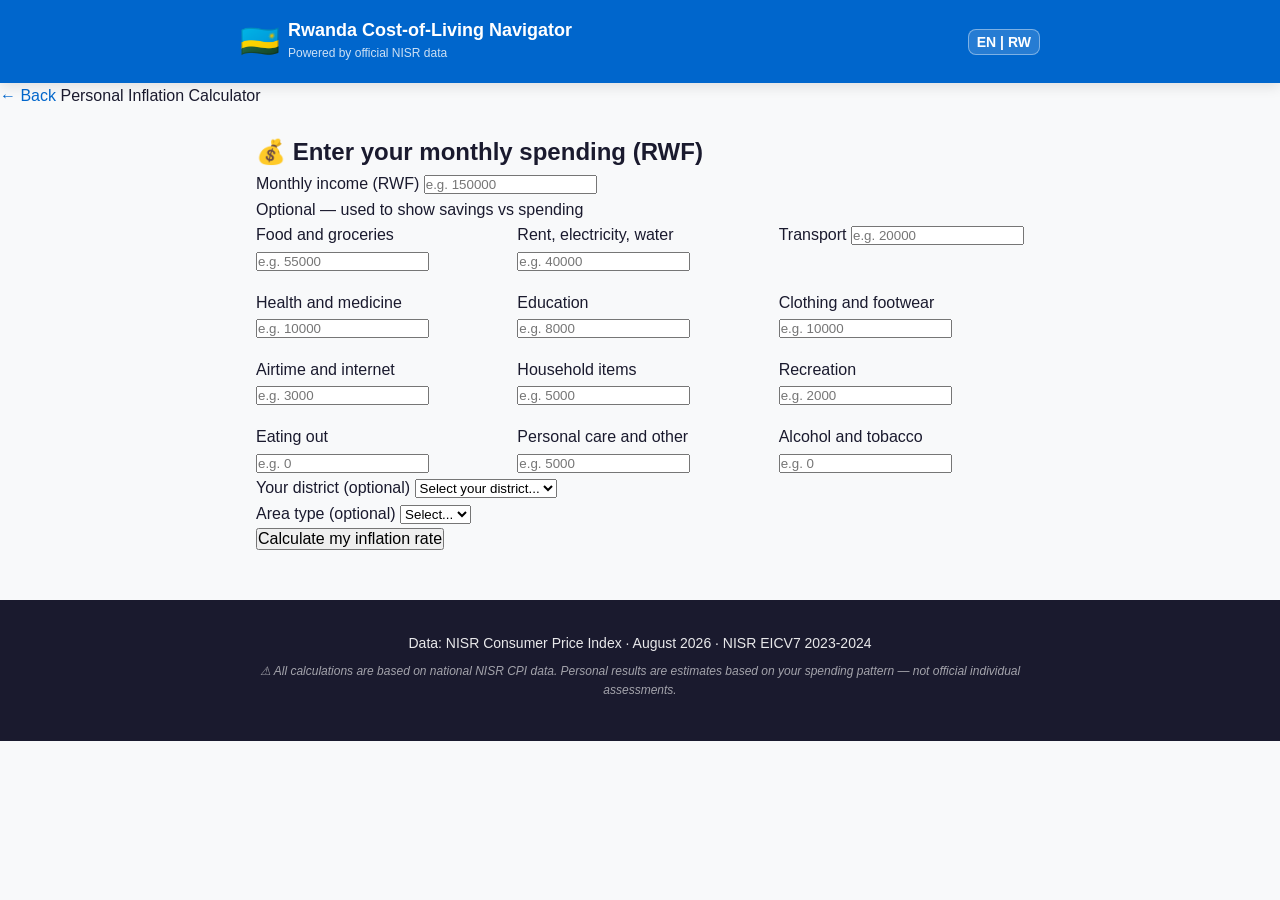
==== frontend/personal.html @ 239c3476 "Add Personal tier calculator page" ====
<!DOCTYPE html>
<html lang="en">
<head>
  <!--
    ============================================================
    personal.html — Tier 1: Personal Inflation Calculator
    Rwanda Cost-of-Living Navigator
    ============================================================
    This is the most important page of the platform.
    A user enters their monthly spending and gets back:
    - Their personal inflation rate
    - Their biggest pressure category
    - What changed this month
    - Practical budgeting tips
    - Profile comparison
    - Short-term forecast
    - AI personalized advice
    - WhatsApp share button
    ============================================================
  -->
  <meta charset="UTF-8" />
  <meta name="viewport" content="width=device-width, initial-scale=1.0"/>
  <title>Personal Calculator — Rwanda CLNP</title>
  <link rel="stylesheet" href="css/style.css" />
</head>

<body>

  <!-- ── Header ── -->
  <header class="site-header">
    <div class="header-inner">
      <div class="brand">
        <span class="brand-flag">🇷🇼</span>
        <div class="brand-text">
          <h1 class="brand-name" id="brand-name">
            Rwanda Cost-of-Living Navigator
          </h1>
          <p class="brand-tagline" id="brand-tagline">
            Powered by official NISR data
          </p>
        </div>
      </div>
      <button class="lang-toggle" id="lang-toggle"
              onclick="toggleLanguage()">
        <span id="lang-label">EN | RW</span>
      </button>
    </div>
  </header>

  <!-- ── Page navigation ── -->
  <nav class="page-nav">
    <div class="page-nav-inner">
      <a href="index.html" class="back-link">← Back</a>
      <span class="page-title" id="personal-title">
        Personal Inflation Calculator
      </span>
    </div>
  </nav>

  <!-- ── Main content ── -->
  <main style="max-width:800px; margin:0 auto;
               padding:1.5rem 1rem 3rem;">


    <!-- ============================================================
         SECTION 1 — SPENDING INPUT FORM
         ============================================================ -->
    <div class="card">
      <h2 class="card-title">
        💰 <span id="spending-title">
          Enter your monthly spending (RWF)
        </span>
      </h2>

      <form id="spending-form" onsubmit="return false;">

        <!-- Income -->
        <div class="form-group">
          <label class="form-label" for="monthly_income"
                 id="income-label">
            Monthly income (RWF)
          </label>
          <input class="form-input" type="number"
                 id="monthly_income" name="monthly_income"
                 placeholder="e.g. 150000" min="0" />
          <p class="form-hint">
            Optional — used to show savings vs spending
          </p>
        </div>

        <!-- Spending grid — 2 columns on desktop -->
        <div style="display:grid;
                    grid-template-columns:repeat(auto-fit,
                    minmax(240px,1fr)); gap:1rem;">

          <div class="form-group">
            <label class="form-label" for="food"
                   id="food-label">Food and groceries</label>
            <input class="form-input" type="number"
                   id="food" placeholder="e.g. 55000" min="0"/>
          </div>

          <div class="form-group">
            <label class="form-label" for="housing"
                   id="housing-label">
              Rent, electricity, water
            </label>
            <input class="form-input" type="number"
                   id="housing" placeholder="e.g. 40000" min="0"/>
          </div>

          <div class="form-group">
            <label class="form-label" for="transport"
                   id="transport-label">Transport</label>
            <input class="form-input" type="number"
                   id="transport" placeholder="e.g. 20000" min="0"/>
          </div>

          <div class="form-group">
            <label class="form-label" for="health"
                   id="health-label">Health and medicine</label>
            <input class="form-input" type="number"
                   id="health" placeholder="e.g. 10000" min="0"/>
          </div>

          <div class="form-group">
            <label class="form-label" for="education"
                   id="education-label">Education</label>
            <input class="form-input" type="number"
                   id="education" placeholder="e.g. 8000" min="0"/>
          </div>

          <div class="form-group">
            <label class="form-label" for="clothing"
                   id="clothing-label">
              Clothing and footwear
            </label>
            <input class="form-input" type="number"
                   id="clothing" placeholder="e.g. 10000" min="0"/>
          </div>

          <div class="form-group">
            <label class="form-label" for="communication"
                   id="communication-label">
              Airtime and internet
            </label>
            <input class="form-input" type="number"
                   id="communication" placeholder="e.g. 3000" min="0"/>
          </div>

          <div class="form-group">
            <label class="form-label" for="furnishing"
                   id="furnishing-label">Household items</label>
            <input class="form-input" type="number"
                   id="furnishing" placeholder="e.g. 5000" min="0"/>
          </div>

          <div class="form-group">
            <label class="form-label" for="recreation"
                   id="recreation-label">Recreation</label>
            <input class="form-input" type="number"
                   id="recreation" placeholder="e.g. 2000" min="0"/>
          </div>

          <div class="form-group">
            <label class="form-label" for="restaurants"
                   id="restaurants-label">Eating out</label>
            <input class="form-input" type="number"
                   id="restaurants" placeholder="e.g. 0" min="0"/>
          </div>

          <div class="form-group">
            <label class="form-label" for="miscellaneous"
                   id="misc-label">
              Personal care and other
            </label>
            <input class="form-input" type="number"
                   id="miscellaneous" placeholder="e.g. 5000" min="0"/>
          </div>

          <div class="form-group">
            <label class="form-label" for="alcohol_tobacco"
                   id="alcohol-label">
              Alcohol and tobacco
            </label>
            <input class="form-input" type="number"
                   id="alcohol_tobacco" placeholder="e.g. 0" min="0"/>
          </div>

        </div>

        <!-- District selector -->
        <div class="form-group">
          <label class="form-label" for="district">
            Your district (optional)
          </label>
          <select class="form-input" id="district">
            <option value="">Select your district...</option>
            <option>Bugesera</option><option>Burera</option>
            <option>Gakenke</option><option>Gasabo</option>
            <option>Gatsibo</option><option>Gicumbi</option>
            <option>Gisagara</option><option>Huye</option>
            <option>Kamonyi</option><option>Karongi</option>
            <option>Kayonza</option><option>Kicukiro</option>
            <option>Kirehe</option><option>Muhanga</option>
            <option>Musanze</option><option>Ngoma</option>
            <option>Ngororero</option><option>Nyabihu</option>
            <option>Nyagatare</option><option>Nyamagabe</option>
            <option>Nyamasheke</option><option>Nyanza</option>
            <option>Nyarugenge</option><option>Nyaruguru</option>
            <option>Rubavu</option><option>Ruhango</option>
            <option>Rulindo</option><option>Rusizi</option>
            <option>Rutsiro</option><option>Rwamagana</option>
          </select>
        </div>

        <!-- Area type -->
        <div class="form-group">
          <label class="form-label" for="area_type">
            Area type (optional)
          </label>
          <select class="form-input" id="area_type">
            <option value="">Select...</option>
            <option value="Urban">Urban</option>
            <option value="Rural">Rural</option>
          </select>
        </div>

        <!-- Error message area -->
        <div id="form-error" style="display:none;"
             class="error-msg"></div>

        <!-- Calculate button -->
        <button class="btn btn-primary" id="calculate-btn"
                onclick="calculateInflation()">
          Calculate my inflation rate
        </button>

      </form>
    </div>


    <!-- ============================================================
         SECTION 2 — RESULTS (hidden until calculated)
         ============================================================ -->
    <div id="results-section" style="display:none;">


      <!-- ── Headline result ── -->
      <div class="card" id="headline-result">
        <!-- filled by JavaScript -->
      </div>


      <!-- ── Biggest pressure spotlight ── -->
      <div class="card" id="pressure-spotlight">
        <!-- filled by JavaScript -->
      </div>


      <!-- ── Category breakdown ── -->
      <div class="card">
        <h3 class="card-title">
          📊 What is driving your inflation
        </h3>
        <div id="category-breakdown">
          <!-- filled by JavaScript -->
        </div>
      </div>


      <!-- ── What changed this month ── -->
      <div class="card">
        <h3 class="card-title" id="what-changed">
          What changed this month?
        </h3>
        <div id="what-changed-content">
          <!-- filled by JavaScript -->
        </div>
      </div>


      <!-- ── Profile comparison ── -->
      <div class="card">
        <h3 class="card-title" id="compare-title">
          How you compare
        </h3>
        <div id="profile-comparison">
          <!-- filled by JavaScript -->
        </div>
      </div>


      <!-- ── Budgeting tips ── -->
      <div class="card">
        <h3 class="card-title" id="tips-title">
          Practical tips for your situation
        </h3>
        <div id="budgeting-tips">
          <!-- filled by JavaScript -->
        </div>
      </div>


      <!-- ── Forecast ── -->
      <div class="card">
        <h3 class="card-title" id="forecast-title">
          What to expect next month
        </h3>
        <div id="forecast-content">
          <!-- filled by JavaScript -->
        </div>
        <div class="estimate-note" id="estimate-note">
          ⚠ Model estimate — not a confirmed local price
        </div>
      </div>


      <!-- ── AI Advice — Level 1 ── -->
      <div class="card">
        <h3 class="card-title">🤖 AI Personalized Advice</h3>
        <p style="font-size:0.875rem; color:#6B7280;
                  margin-bottom:1rem;">
          Get advice written specifically for your situation
          — in English or Kinyarwanda.
        </p>
        <button class="btn btn-ai" id="ai-btn"
                onclick="getAIAdvice()">
          🤖 Get personalized AI advice
        </button>
        <div id="ai-advice-content" style="margin-top:1rem;">
          <!-- filled by JavaScript after button click -->
        </div>
      </div>


      <!-- ── Ask a question — Level 2 ── -->
      <div class="card">
        <h3 class="card-title">💬 Ask a Question</h3>
        <div class="form-group">
          <input class="form-input" type="text"
                 id="user-question"
                 placeholder="e.g. Why is my inflation higher than average?" />
        </div>
        <button class="btn btn-secondary" id="question-btn"
                onclick="askQuestion()">
          💬 Ask a question
        </button>
        <div id="question-answer" style="margin-top:1rem;">
          <!-- filled by JavaScript after button click -->
        </div>
      </div>


      <!-- ── WhatsApp share ── -->
      <button class="btn btn-whatsapp" id="share-btn"
              onclick="handleShare()">
        📲 Share on WhatsApp
      </button>


    </div>
    <!-- end results-section -->


  </main>


  <!-- ── Footer ── -->
  <footer class="site-footer">
    <div class="footer-inner">
      <p class="footer-data" id="footer-data">
        Data: NISR Consumer Price Index · August 2026 ·
        NISR EICV7 2023-2024
      </p>
      <p class="footer-disclaimer" id="footer-disclaimer">
        ⚠ All calculations are based on national NISR CPI data.
        Personal results are estimates based on your spending
        pattern — not official individual assessments.
      </p>
    </div>
  </footer>


  <!-- ── Scripts ── -->
  <script src="js/language.js"></script>
  <script src="js/app.js"></script>
  <script src="js/personal.js"></script>

</body>
</html>
---- frontend/css/style.css ----
/* ============================================================
   style.css — Rwanda Cost-of-Living Navigator
   ============================================================
   This file controls how the entire platform looks.
   It is organized in sections — one per component.

   Design principles:
   - Mobile first — looks great on a phone before a desktop
   - Fast loading — no heavy animations or images
   - High contrast — readable in bright sunlight outdoors
   - Rwanda colors — blue, green, yellow from the flag
   ============================================================ */


/* ============================================================
   1. CSS VARIABLES — colors, fonts, spacing defined once
      Change a value here and it updates everywhere
   ============================================================ */
:root {
  /* Rwanda-inspired color palette */
  --color-blue        : #0066CC;   /* Rwanda flag blue */
  --color-blue-dark   : #004499;
  --color-blue-light  : #E6F0FF;
  --color-green       : #20B257;   /* Rwanda flag green */
  --color-green-dark  : #158A42;
  --color-green-light : #E6F7ED;
  --color-yellow      : #F5A623;   /* Rwanda flag yellow */
  --color-yellow-light: #FFF3E0;

  /* Semantic colors */
  --color-danger      : #D93025;   /* High pressure / rising */
  --color-danger-light: #FDECEA;
  --color-warning     : #F5A623;   /* Medium pressure */
  --color-warning-light:#FFF3E0;
  --color-success     : #20B257;   /* Lower pressure / stable */
  --color-success-light:#E6F7ED;

  /* Neutral colors */
  --color-white       : #FFFFFF;
  --color-bg          : #F8F9FA;
  --color-surface     : #FFFFFF;
  --color-border      : #E0E0E0;
  --color-text        : #1A1A2E;
  --color-text-muted  : #6B7280;
  --color-text-light  : #9CA3AF;

  /* Typography */
  --font-main         : 'Segoe UI', Arial, sans-serif;
  --font-size-xs      : 0.75rem;   /* 12px */
  --font-size-sm      : 0.875rem;  /* 14px */
  --font-size-md      : 1rem;      /* 16px */
  --font-size-lg      : 1.125rem;  /* 18px */
  --font-size-xl      : 1.25rem;   /* 20px */
  --font-size-2xl     : 1.5rem;    /* 24px */
  --font-size-3xl     : 1.875rem;  /* 30px */

  /* Spacing */
  --space-xs          : 0.25rem;   /* 4px */
  --space-sm          : 0.5rem;    /* 8px */
  --space-md          : 1rem;      /* 16px */
  --space-lg          : 1.5rem;    /* 24px */
  --space-xl          : 2rem;      /* 32px */
  --space-2xl         : 3rem;      /* 48px */

  /* Layout */
  --max-width         : 800px;
  --border-radius     : 8px;
  --border-radius-lg  : 16px;
  --shadow-sm         : 0 1px 3px rgba(0,0,0,0.1);
  --shadow-md         : 0 4px 12px rgba(0,0,0,0.1);
}


/* ============================================================
   2. RESET — remove browser default styles
   ============================================================ */
*, *::before, *::after {
  box-sizing  : border-box;
  margin      : 0;
  padding     : 0;
}

html {
  font-size   : 16px;
  scroll-behavior: smooth;
}

body {
  font-family : var(--font-main);
  font-size   : var(--font-size-md);
  color       : var(--color-text);
  background  : var(--color-bg);
  line-height : 1.6;
  min-height  : 100vh;
}

a {
  color           : var(--color-blue);
  text-decoration : none;
}

a:hover {
  text-decoration : underline;
}

img {
  max-width : 100%;
  height    : auto;
}

button {
  cursor      : pointer;
  font-family : var(--font-main);
  font-size   : var(--font-size-md);
}


/* ============================================================
   3. LAYOUT HELPERS — reusable containers
   ============================================================ */
.container {
  max-width : var(--max-width);
  margin    : 0 auto;
  padding   : 0 var(--space-md);
}

.section {
  padding : var(--space-2xl) var(--space-md);
}

.section-title {
  font-size     : var(--font-size-2xl);
  font-weight   : 700;
  color         : var(--color-text);
  margin-bottom : var(--space-lg);
  text-align    : center;
}


/* ============================================================
   4. HEADER
   ============================================================ */
.site-header {
  background    : var(--color-blue);
  color         : var(--color-white);
  padding       : var(--space-md);
  position      : sticky;
  top           : 0;
  z-index       : 100;
  box-shadow    : var(--shadow-md);
}

.header-inner {
  max-width       : var(--max-width);
  margin          : 0 auto;
  display         : flex;
  align-items     : center;
  justify-content : space-between;
  gap             : var(--space-md);
}

.brand {
  display     : flex;
  align-items : center;
  gap         : var(--space-sm);
}

.brand-flag {
  font-size : 2rem;
}

.brand-name {
  font-size   : var(--font-size-lg);
  font-weight : 700;
  color       : var(--color-white);
  line-height : 1.2;
}

.brand-tagline {
  font-size : var(--font-size-xs);
  color     : rgba(255,255,255,0.8);
  margin-top: 2px;
}

.lang-toggle {
  background    : rgba(255,255,255,0.15);
  border        : 1px solid rgba(255,255,255,0.4);
  color         : var(--color-white);
  padding       : var(--space-xs) var(--space-sm);
  border-radius : var(--border-radius);
  font-size     : var(--font-size-sm);
  font-weight   : 600;
  white-space   : nowrap;
  transition    : background 0.2s;
}

.lang-toggle:hover {
  background : rgba(255,255,255,0.25);
}


/* ============================================================
   5. HERO SECTION
   ============================================================ */
.hero {
  background    : linear-gradient(135deg,
                  var(--color-blue) 0%,
                  var(--color-blue-dark) 100%);
  color         : var(--color-white);
  padding       : var(--space-2xl) var(--space-md);
  text-align    : center;
}

.hero-inner {
  max-width : var(--max-width);
  margin    : 0 auto;
}

.hero-badge {
  display       : inline-block;
  background    : rgba(255,255,255,0.15);
  border        : 1px solid rgba(255,255,255,0.3);
  color         : var(--color-white);
  padding       : var(--space-xs) var(--space-md);
  border-radius : 20px;
  font-size     : var(--font-size-sm);
  margin-bottom : var(--space-lg);
}

.hero-title {
  font-size     : var(--font-size-3xl);
  font-weight   : 700;
  line-height   : 1.3;
  margin-bottom : var(--space-md);
}

.hero-title em {
  font-style  : normal;
  color       : var(--color-yellow);
}

.hero-subtitle {
  font-size     : var(--font-size-lg);
  color         : rgba(255,255,255,0.85);
  max-width     : 600px;
  margin        : 0 auto var(--space-xl);
  line-height   : 1.7;
}

.hero-subtitle em {
  font-style  : normal;
  font-weight : 600;
  color       : var(--color-white);
}

.hero-cta {
  display       : inline-block;
  background    : var(--color-yellow);
  color         : var(--color-text);
  font-size     : var(--font-size-lg);
  font-weight   : 700;
  padding       : var(--space-md) var(--space-xl);
  border-radius : var(--border-radius-lg);
  text-decoration: none;
  transition    : transform 0.2s, box-shadow 0.2s;
  box-shadow    : var(--shadow-md);
}

.hero-cta:hover {
  transform     : translateY(-2px);
  box-shadow    : 0 6px 20px rgba(0,0,0,0.2);
  text-decoration: none;
}

.hero-note {
  margin-top  : var(--space-md);
  font-size   : var(--font-size-sm);
  color       : rgba(255,255,255,0.65);
}


/* ============================================================
   6. ALERT BAR — inflation headline figures
   ============================================================ */
.alert-bar {
  background  : var(--color-text);
  padding     : var(--space-sm) var(--space-md);
  overflow-x  : auto;
}

.alert-inner {
  max-width       : var(--max-width);
  margin          : 0 auto;
  display         : flex;
  gap             : var(--space-lg);
  align-items     : center;
  justify-content : center;
  flex-wrap       : wrap;
}

.alert-item {
  font-size   : var(--font-size-sm);
  white-space : nowrap;
  color       : rgba(255,255,255,0.8);
}

.alert-item strong {
  color : var(--color-white);
}

.alert-high strong {
  color : #FF6B6B;
}

.alert-low strong {
  color : #6BCB77;
}


/* ============================================================
   7. TIER CARDS — the three tool choices
   ============================================================ */
.tiers {
  padding : var(--space-2xl) var(--space-md);
}

.tiers-inner {
  max-width : var(--max-width);
  margin    : 0 auto;
}

.tier-card {
  display         : flex;
  align-items     : flex-start;
  gap             : var(--space-md);
  background      : var(--color-surface);
  border          : 2px solid var(--color-border);
  border-radius   : var(--border-radius-lg);
  padding         : var(--space-lg);
  margin-bottom   : var(--space-md);
  text-decoration : none;
  color           : var(--color-text);
  transition      : border-color 0.2s, transform 0.2s, box-shadow 0.2s;
  cursor          : pointer;
}

.tier-card:hover {
  transform       : translateY(-3px);
  box-shadow      : var(--shadow-md);
  text-decoration : none;
  color           : var(--color-text);
}

.tier-personal:hover { border-color: var(--color-blue); }
.tier-business:hover { border-color: var(--color-green); }
.tier-government:hover { border-color: var(--color-yellow); }

.tier-icon {
  font-size   : 2.5rem;
  flex-shrink : 0;
  line-height : 1;
}

.tier-name {
  font-size     : var(--font-size-xl);
  font-weight   : 700;
  margin-bottom : var(--space-xs);
}

.tier-personal .tier-name  { color: var(--color-blue); }
.tier-business .tier-name  { color: var(--color-green); }
.tier-government .tier-name{ color: var(--color-yellow); }

.tier-desc {
  font-size     : var(--font-size-sm);
  color         : var(--color-text-muted);
  margin-bottom : var(--space-sm);
  line-height   : 1.6;
}

.tier-link {
  font-size   : var(--font-size-sm);
  font-weight : 600;
  color       : var(--color-blue);
}


/* ============================================================
   8. DATA SOURCE SECTION
   ============================================================ */
.data-source {
  background : var(--color-blue-light);
  padding    : var(--space-2xl) var(--space-md);
}

.data-source-inner {
  max-width : var(--max-width);
  margin    : 0 auto;
}

.source-cards {
  display               : grid;
  grid-template-columns : repeat(auto-fit, minmax(220px, 1fr));
  gap                   : var(--space-md);
  margin-top            : var(--space-lg);
}

.source-card {
  background    : var(--color-surface);
  border-radius : var(--border-radius-lg);
  padding       : var(--space-lg);
  text-align    : center;
  box-shadow    : var(--shadow-sm);
}

.source-icon {
  font-size     : 2rem;
  margin-bottom : var(--space-sm);
}

.source-card h3 {
  font-size     : var(--font-size-lg);
  font-weight   : 700;
  color         : var(--color-blue);
  margin-bottom : var(--space-sm);
}

.source-card p {
  font-size : var(--font-size-sm);
  color     : var(--color-text-muted);
}


/* ============================================================
   9. PRIVACY NOTE
   ============================================================ */
.privacy-note {
  background : var(--color-green-light);
  border-top : 3px solid var(--color-green);
  padding    : var(--space-md) var(--space-lg);
}

.privacy-inner {
  max-width       : var(--max-width);
  margin          : 0 auto;
  display         : flex;
  align-items     : center;
  gap             : var(--space-md);
}

.privacy-icon {
  font-size   : 1.5rem;
  flex-shrink : 0;
}

.privacy-note p {
  font-size : var(--font-size-sm);
  color     : var(--color-text);
}


/* ============================================================
   10. FOOTER
   ============================================================ */
.site-footer {
  background : var(--color-text);
  color      : rgba(255,255,255,0.7);
  padding    : var(--space-xl) var(--space-md);
  text-align : center;
}

.footer-inner {
  max-width : var(--max-width);
  margin    : 0 auto;
}

.footer-data {
  font-size     : var(--font-size-sm);
  margin-bottom : var(--space-sm);
  color         : rgba(255,255,255,0.9);
}

.footer-disclaimer {
  font-size     : var(--font-size-xs);
  margin-bottom : var(--space-sm);
  color         : rgba(255,255,255,0.6);
  font-style    : italic;
}

.footer-credit {
  font-size : var(--font-size-xs);
  color     : rgba(255,255,255,0.5);
}


/* ============================================================
   11. SHARED COMPONENTS — used across all pages
   ============================================================ */

/* Metric card — shows a big number with a label */
.metric-card {
  background    : var(--color-surface);
  border        : 1px solid var(--color-border);
  border-radius : var(--border-radius-lg);
  padding       : var(--space-md) var(--space-lg);
  text-align    : center;
}

.metric-label {
  font-size     : var(--font-size-sm);
  color         : var(--color-text-muted);
  margin-bottom : var(--space-xs);
}

.metric-value {
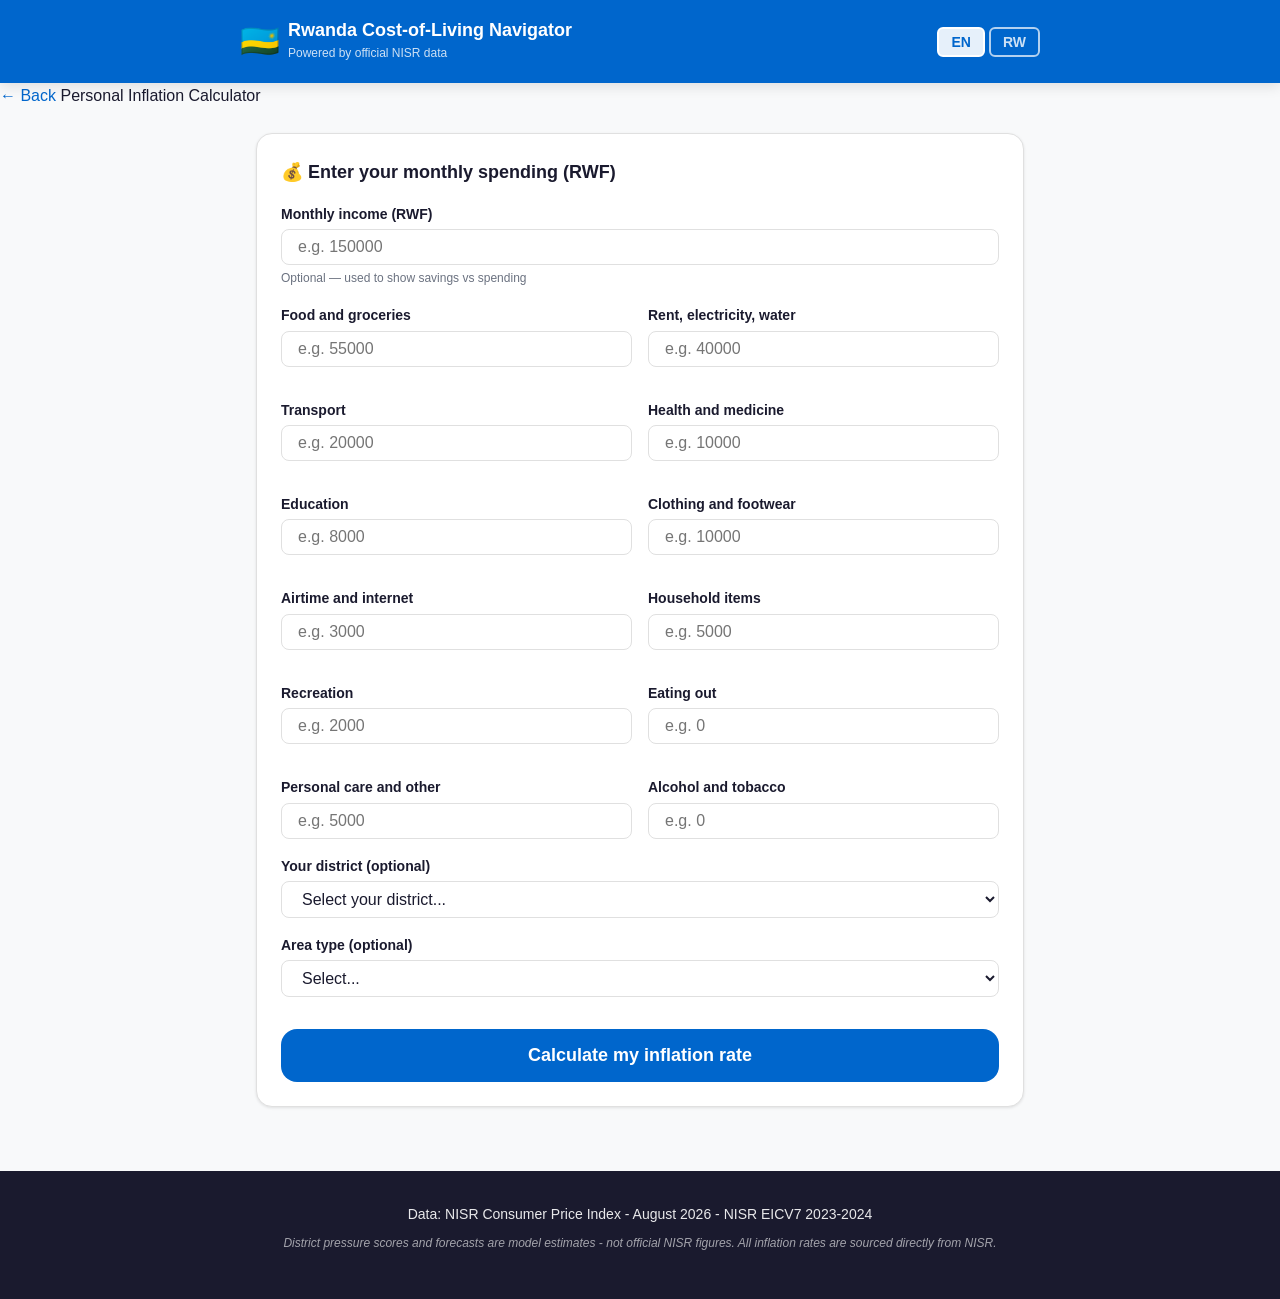
==== commit ac698665: "Initial commit - Rwanda Cost of Living Navigator" ====
--- a/frontend/personal.html
+++ b/frontend/personal.html
@@ -1,7 +1,7 @@
-<!DOCTYPE html>
+<!doctype html>
 <html lang="en">
-<head>
-  <!--
+  <head>
+    <!--
     ============================================================
     personal.html — Tier 1: Personal Inflation Calculator
     Rwanda Cost-of-Living Navigator
@@ -18,374 +18,443 @@
     - WhatsApp share button
     ============================================================
   -->
-  <meta charset="UTF-8" />
-  <meta name="viewport" content="width=device-width, initial-scale=1.0"/>
-  <title>Personal Calculator — Rwanda CLNP</title>
-  <link rel="stylesheet" href="css/style.css" />
-</head>
-
-<body>
-
-  <!-- ── Header ── -->
-  <header class="site-header">
-    <div class="header-inner">
-      <div class="brand">
-        <span class="brand-flag">🇷🇼</span>
-        <div class="brand-text">
-          <h1 class="brand-name" id="brand-name">
-            Rwanda Cost-of-Living Navigator
-          </h1>
-          <p class="brand-tagline" id="brand-tagline">
-            Powered by official NISR data
-          </p>
+    <meta charset="UTF-8" />
+    <meta name="viewport" content="width=device-width, initial-scale=1.0" />
+    <title>Personal Calculator — Rwanda CLNP</title>
+    <link rel="stylesheet" href="css/style.css" />
+  </head>
+
+  <body>
+    <!-- ── Header ── -->
+    <header class="site-header">
+      <div class="header-inner">
+        <div class="brand">
+          <span class="brand-flag">🇷🇼</span>
+          <div class="brand-text">
+            <h1 class="brand-name" id="brand-name">
+              Rwanda Cost-of-Living Navigator
+            </h1>
+            <p class="brand-tagline" id="brand-tagline">
+              Powered by official NISR data
+            </p>
+          </div>
+        </div>
+        <div class="lang-buttons">
+          <button
+            class="lang-btn active"
+            id="btn-en"
+            onclick="setLanguage('en')"
+          >
+            EN
+          </button>
+          <button class="lang-btn" id="btn-rw" onclick="setLanguage('rw')">
+            RW
+          </button>
         </div>
       </div>
-      <button class="lang-toggle" id="lang-toggle"
-              onclick="toggleLanguage()">
-        <span id="lang-label">EN | RW</span>
-      </button>
-    </div>
-  </header>
-
-  <!-- ── Page navigation ── -->
-  <nav class="page-nav">
-    <div class="page-nav-inner">
-      <a href="index.html" class="back-link">← Back</a>
-      <span class="page-title" id="personal-title">
-        Personal Inflation Calculator
-      </span>
-    </div>
-  </nav>
-
-  <!-- ── Main content ── -->
-  <main style="max-width:800px; margin:0 auto;
-               padding:1.5rem 1rem 3rem;">
-
-
-    <!-- ============================================================
+    </header>
+
+    <!-- ── Page navigation ── -->
+    <nav class="page-nav">
+      <div class="page-nav-inner">
+        <a href="index.html" class="back-link">← Back</a>
+        <span class="page-title" id="personal-title">
+          Personal Inflation Calculator
+        </span>
+      </div>
+    </nav>
+
+    <!-- ── Main content ── -->
+    <main style="max-width: 800px; margin: 0 auto; padding: 1.5rem 1rem 3rem">
+      <!-- ============================================================
          SECTION 1 — SPENDING INPUT FORM
          ============================================================ -->
-    <div class="card">
-      <h2 class="card-title">
-        💰 <span id="spending-title">
-          Enter your monthly spending (RWF)
-        </span>
-      </h2>
-
-      <form id="spending-form" onsubmit="return false;">
-
-        <!-- Income -->
-        <div class="form-group">
-          <label class="form-label" for="monthly_income"
-                 id="income-label">
-            Monthly income (RWF)
-          </label>
-          <input class="form-input" type="number"
-                 id="monthly_income" name="monthly_income"
-                 placeholder="e.g. 150000" min="0" />
-          <p class="form-hint">
-            Optional — used to show savings vs spending
-          </p>
-        </div>
-
-        <!-- Spending grid — 2 columns on desktop -->
-        <div style="display:grid;
-                    grid-template-columns:repeat(auto-fit,
-                    minmax(240px,1fr)); gap:1rem;">
-
+      <div class="card">
+        <h2 class="card-title">
+          💰
+          <span id="spending-title"> Enter your monthly spending (RWF) </span>
+        </h2>
+
+        <form id="spending-form" onsubmit="return false;">
+          <!-- Income -->
           <div class="form-group">
-            <label class="form-label" for="food"
-                   id="food-label">Food and groceries</label>
-            <input class="form-input" type="number"
-                   id="food" placeholder="e.g. 55000" min="0"/>
-          </div>
-
+            <label class="form-label" for="monthly_income" id="income-label">
+              Monthly income (RWF)
+            </label>
+            <input
+              class="form-input"
+              type="number"
+              id="monthly_income"
+              name="monthly_income"
+              placeholder="e.g. 150000"
+              min="0"
+            />
+            <p class="form-hint">Optional — used to show savings vs spending</p>
+          </div>
+
+          <!-- Spending grid — 2 columns on desktop -->
+          <div
+            style="
+              display: grid;
+              grid-template-columns: repeat(auto-fit, minmax(240px, 1fr));
+              gap: 1rem;
+            "
+          >
+            <div class="form-group">
+              <label class="form-label" for="food" id="food-label"
+                >Food and groceries</label
+              >
+              <input
+                class="form-input"
+                type="number"
+                id="food"
+                placeholder="e.g. 55000"
+                min="0"
+              />
+            </div>
+
+            <div class="form-group">
+              <label class="form-label" for="housing" id="housing-label">
+                Rent, electricity, water
+              </label>
+              <input
+                class="form-input"
+                type="number"
+                id="housing"
+                placeholder="e.g. 40000"
+                min="0"
+              />
+            </div>
+
+            <div class="form-group">
+              <label class="form-label" for="transport" id="transport-label"
+                >Transport</label
+              >
+              <input
+                class="form-input"
+                type="number"
+                id="transport"
+                placeholder="e.g. 20000"
+                min="0"
+              />
+            </div>
+
+            <div class="form-group">
+              <label class="form-label" for="health" id="health-label"
+                >Health and medicine</label
+              >
+              <input
+                class="form-input"
+                type="number"
+                id="health"
+                placeholder="e.g. 10000"
+                min="0"
+              />
+            </div>
+
+            <div class="form-group">
+              <label class="form-label" for="education" id="education-label"
+                >Education</label
+              >
+              <input
+                class="form-input"
+                type="number"
+                id="education"
+                placeholder="e.g. 8000"
+                min="0"
+              />
+            </div>
+
+            <div class="form-group">
+              <label class="form-label" for="clothing" id="clothing-label">
+                Clothing and footwear
+              </label>
+              <input
+                class="form-input"
+                type="number"
+                id="clothing"
+                placeholder="e.g. 10000"
+                min="0"
+              />
+            </div>
+
+            <div class="form-group">
+              <label
+                class="form-label"
+                for="communication"
+                id="communication-label"
+              >
+                Airtime and internet
+              </label>
+              <input
+                class="form-input"
+                type="number"
+                id="communication"
+                placeholder="e.g. 3000"
+                min="0"
+              />
+            </div>
+
+            <div class="form-group">
+              <label class="form-label" for="furnishing" id="furnishing-label"
+                >Household items</label
+              >
+              <input
+                class="form-input"
+                type="number"
+                id="furnishing"
+                placeholder="e.g. 5000"
+                min="0"
+              />
+            </div>
+
+            <div class="form-group">
+              <label class="form-label" for="recreation" id="recreation-label"
+                >Recreation</label
+              >
+              <input
+                class="form-input"
+                type="number"
+                id="recreation"
+                placeholder="e.g. 2000"
+                min="0"
+              />
+            </div>
+
+            <div class="form-group">
+              <label class="form-label" for="restaurants" id="restaurants-label"
+                >Eating out</label
+              >
+              <input
+                class="form-input"
+                type="number"
+                id="restaurants"
+                placeholder="e.g. 0"
+                min="0"
+              />
+            </div>
+
+            <div class="form-group">
+              <label class="form-label" for="miscellaneous" id="misc-label">
+                Personal care and other
+              </label>
+              <input
+                class="form-input"
+                type="number"
+                id="miscellaneous"
+                placeholder="e.g. 5000"
+                min="0"
+              />
+            </div>
+
+            <div class="form-group">
+              <label
+                class="form-label"
+                for="alcohol_tobacco"
+                id="alcohol-label"
+              >
+                Alcohol and tobacco
+              </label>
+              <input
+                class="form-input"
+                type="number"
+                id="alcohol_tobacco"
+                placeholder="e.g. 0"
+                min="0"
+              />
+            </div>
+          </div>
+
+          <!-- District selector -->
           <div class="form-group">
-            <label class="form-label" for="housing"
-                   id="housing-label">
-              Rent, electricity, water
+            <label class="form-label" for="district">
+              Your district (optional)
             </label>
-            <input class="form-input" type="number"
-                   id="housing" placeholder="e.g. 40000" min="0"/>
-          </div>
-
+            <select class="form-input" id="district">
+              <option value="">Select your district...</option>
+              <option>Bugesera</option>
+              <option>Burera</option>
+              <option>Gakenke</option>
+              <option>Gasabo</option>
+              <option>Gatsibo</option>
+              <option>Gicumbi</option>
+              <option>Gisagara</option>
+              <option>Huye</option>
+              <option>Kamonyi</option>
+              <option>Karongi</option>
+              <option>Kayonza</option>
+              <option>Kicukiro</option>
+              <option>Kirehe</option>
+              <option>Muhanga</option>
+              <option>Musanze</option>
+              <option>Ngoma</option>
+              <option>Ngororero</option>
+              <option>Nyabihu</option>
+              <option>Nyagatare</option>
+              <option>Nyamagabe</option>
+              <option>Nyamasheke</option>
+              <option>Nyanza</option>
+              <option>Nyarugenge</option>
+              <option>Nyaruguru</option>
+              <option>Rubavu</option>
+              <option>Ruhango</option>
+              <option>Rulindo</option>
+              <option>Rusizi</option>
+              <option>Rutsiro</option>
+              <option>Rwamagana</option>
+            </select>
+          </div>
+
+          <!-- Area type -->
           <div class="form-group">
-            <label class="form-label" for="transport"
-                   id="transport-label">Transport</label>
-            <input class="form-input" type="number"
-                   id="transport" placeholder="e.g. 20000" min="0"/>
-          </div>
-
-          <div class="form-group">
-            <label class="form-label" for="health"
-                   id="health-label">Health and medicine</label>
-            <input class="form-input" type="number"
-                   id="health" placeholder="e.g. 10000" min="0"/>
-          </div>
-
-          <div class="form-group">
-            <label class="form-label" for="education"
-                   id="education-label">Education</label>
-            <input class="form-input" type="number"
-                   id="education" placeholder="e.g. 8000" min="0"/>
-          </div>
-
-          <div class="form-group">
-            <label class="form-label" for="clothing"
-                   id="clothing-label">
-              Clothing and footwear
+            <label class="form-label" for="area_type">
+              Area type (optional)
             </label>
-            <input class="form-input" type="number"
-                   id="clothing" placeholder="e.g. 10000" min="0"/>
-          </div>
-
-          <div class="form-group">
-            <label class="form-label" for="communication"
-                   id="communication-label">
-              Airtime and internet
-            </label>
-            <input class="form-input" type="number"
-                   id="communication" placeholder="e.g. 3000" min="0"/>
-          </div>
-
-          <div class="form-group">
-            <label class="form-label" for="furnishing"
-                   id="furnishing-label">Household items</label>
-            <input class="form-input" type="number"
-                   id="furnishing" placeholder="e.g. 5000" min="0"/>
-          </div>
-
-          <div class="form-group">
-            <label class="form-label" for="recreation"
-                   id="recreation-label">Recreation</label>
-            <input class="form-input" type="number"
-                   id="recreation" placeholder="e.g. 2000" min="0"/>
-          </div>
-
-          <div class="form-group">
-            <label class="form-label" for="restaurants"
-                   id="restaurants-label">Eating out</label>
-            <input class="form-input" type="number"
-                   id="restaurants" placeholder="e.g. 0" min="0"/>
-          </div>
-
-          <div class="form-group">
-            <label class="form-label" for="miscellaneous"
-                   id="misc-label">
-              Personal care and other
-            </label>
-            <input class="form-input" type="number"
-                   id="miscellaneous" placeholder="e.g. 5000" min="0"/>
-          </div>
-
-          <div class="form-group">
-            <label class="form-label" for="alcohol_tobacco"
-                   id="alcohol-label">
-              Alcohol and tobacco
-            </label>
-            <input class="form-input" type="number"
-                   id="alcohol_tobacco" placeholder="e.g. 0" min="0"/>
-          </div>
-
-        </div>
-
-        <!-- District selector -->
-        <div class="form-group">
-          <label class="form-label" for="district">
-            Your district (optional)
-          </label>
-          <select class="form-input" id="district">
-            <option value="">Select your district...</option>
-            <option>Bugesera</option><option>Burera</option>
-            <option>Gakenke</option><option>Gasabo</option>
-            <option>Gatsibo</option><option>Gicumbi</option>
-            <option>Gisagara</option><option>Huye</option>
-            <option>Kamonyi</option><option>Karongi</option>
-            <option>Kayonza</option><option>Kicukiro</option>
-            <option>Kirehe</option><option>Muhanga</option>
-            <option>Musanze</option><option>Ngoma</option>
-            <option>Ngororero</option><option>Nyabihu</option>
-            <option>Nyagatare</option><option>Nyamagabe</option>
-            <option>Nyamasheke</option><option>Nyanza</option>
-            <option>Nyarugenge</option><option>Nyaruguru</option>
-            <option>Rubavu</option><option>Ruhango</option>
-            <option>Rulindo</option><option>Rusizi</option>
-            <option>Rutsiro</option><option>Rwamagana</option>
-          </select>
-        </div>
-
-        <!-- Area type -->
-        <div class="form-group">
-          <label class="form-label" for="area_type">
-            Area type (optional)
-          </label>
-          <select class="form-input" id="area_type">
-            <option value="">Select...</option>
-            <option value="Urban">Urban</option>
-            <option value="Rural">Rural</option>
-          </select>
-        </div>
-
-        <!-- Error message area -->
-        <div id="form-error" style="display:none;"
-             class="error-msg"></div>
-
-        <!-- Calculate button -->
-        <button class="btn btn-primary" id="calculate-btn"
-                onclick="calculateInflation()">
-          Calculate my inflation rate
-        </button>
-
-      </form>
-    </div>
-
-
-    <!-- ============================================================
+            <select class="form-input" id="area_type">
+              <option value="">Select...</option>
+              <option value="Urban">Urban</option>
+              <option value="Rural">Rural</option>
+            </select>
+          </div>
+
+          <!-- Error message area -->
+          <div id="form-error" style="display: none" class="error-msg"></div>
+
+          <!-- Calculate button -->
+          <button
+            class="btn btn-primary"
+            id="calculate-btn"
+            onclick="calculateInflation()"
+          >
+            Calculate my inflation rate
+          </button>
+        </form>
+      </div>
+
+      <!-- ============================================================
          SECTION 2 — RESULTS (hidden until calculated)
          ============================================================ -->
-    <div id="results-section" style="display:none;">
-
-
-      <!-- ── Headline result ── -->
-      <div class="card" id="headline-result">
-        <!-- filled by JavaScript -->
+      <div id="results-section" style="display: none">
+        <!-- ── Headline result ── -->
+        <div class="card" id="headline-result">
+          <!-- filled by JavaScript -->
+        </div>
+
+        <!-- ── Biggest pressure spotlight ── -->
+        <div class="card" id="pressure-spotlight">
+          <!-- filled by JavaScript -->
+        </div>
+
+        <!-- ── Category breakdown ── -->
+        <div class="card">
+          <h3 class="card-title">📊 What is driving your inflation</h3>
+          <div id="category-breakdown">
+            <!-- filled by JavaScript -->
+          </div>
+        </div>
+
+        <!-- ── What changed this month ── -->
+        <div class="card">
+          <h3 class="card-title" id="what-changed">What changed this month?</h3>
+          <div id="what-changed-content">
+            <!-- filled by JavaScript -->
+          </div>
+        </div>
+
+        <!-- ── Profile comparison ── -->
+        <div class="card">
+          <h3 class="card-title" id="compare-title">How you compare</h3>
+          <div id="profile-comparison">
+            <!-- filled by JavaScript -->
+          </div>
+        </div>
+
+        <!-- ── Budgeting tips ── -->
+        <div class="card">
+          <h3 class="card-title" id="tips-title">
+            Practical tips for your situation
+          </h3>
+          <div id="budgeting-tips">
+            <!-- filled by JavaScript -->
+          </div>
+        </div>
+
+        <!-- ── Forecast ── -->
+        <div class="card">
+          <h3 class="card-title" id="forecast-title">
+            What to expect next month
+          </h3>
+          <div id="forecast-content">
+            <!-- filled by JavaScript -->
+          </div>
+          <div class="estimate-note" id="estimate-note">
+            ⚠ Model estimate — not a confirmed local price
+          </div>
+        </div>
+
+        <!-- ── AI Advice — Level 1 ── -->
+        <div class="card">
+          <h3 class="card-title">🤖 AI Personalized Advice</h3>
+          <p style="font-size: 0.875rem; color: #6b7280; margin-bottom: 1rem">
+            Get advice written specifically for your situation — in English or
+            Kinyarwanda.
+          </p>
+          <button class="btn btn-ai" id="ai-btn" onclick="getAIAdvice()">
+            🤖 Get personalized AI advice
+          </button>
+          <div id="ai-advice-content" style="margin-top: 1rem">
+            <!-- filled by JavaScript after button click -->
+          </div>
+        </div>
+
+        <!-- ── Ask a question — Level 2 ── -->
+        <div class="card">
+          <h3 class="card-title">💬 Ask a Question</h3>
+          <div class="form-group">
+            <input
+              class="form-input"
+              type="text"
+              id="user-question"
+              placeholder="e.g. Why is my inflation higher than average?"
+            />
+          </div>
+          <button
+            class="btn btn-secondary"
+            id="question-btn"
+            onclick="askQuestion()"
+          >
+            💬 Ask a question
+          </button>
+          <div id="question-answer" style="margin-top: 1rem">
+            <!-- filled by JavaScript after button click -->
+          </div>
+        </div>
+
+        <!-- ── WhatsApp share ── -->
+        <button class="btn btn-whatsapp" id="share-btn" onclick="handleShare()">
+          📲 Share on WhatsApp
+        </button>
       </div>
-
-
-      <!-- ── Biggest pressure spotlight ── -->
-      <div class="card" id="pressure-spotlight">
-        <!-- filled by JavaScript -->
+      <!-- end results-section -->
+    </main>
+
+    <!-- ── Footer ── -->
+    <footer class="site-footer">
+      <div class="footer-inner">
+        <p class="footer-data" id="footer-data">
+          Data: NISR Consumer Price Index · August 2026 · NISR EICV7 2023-2024
+        </p>
+        <p class="footer-disclaimer" id="footer-disclaimer">
+          ⚠ All calculations are based on national NISR CPI data. Personal
+          results are estimates based on your spending pattern — not official
+          individual assessments.
+        </p>
       </div>
-
-
-      <!-- ── Category breakdown ── -->
-      <div class="card">
-        <h3 class="card-title">
-          📊 What is driving your inflation
-        </h3>
-        <div id="category-breakdown">
-          <!-- filled by JavaScript -->
-        </div>
-      </div>
-
-
-      <!-- ── What changed this month ── -->
-      <div class="card">
-        <h3 class="card-title" id="what-changed">
-          What changed this month?
-        </h3>
-        <div id="what-changed-content">
-          <!-- filled by JavaScript -->
-        </div>
-      </div>
-
-
-      <!-- ── Profile comparison ── -->
-      <div class="card">
-        <h3 class="card-title" id="compare-title">
-          How you compare
-        </h3>
-        <div id="profile-comparison">
-          <!-- filled by JavaScript -->
-        </div>
-      </div>
-
-
-      <!-- ── Budgeting tips ── -->
-      <div class="card">
-        <h3 class="card-title" id="tips-title">
-          Practical tips for your situation
-        </h3>
-        <div id="budgeting-tips">
-          <!-- filled by JavaScript -->
-        </div>
-      </div>
-
-
-      <!-- ── Forecast ── -->
-      <div class="card">
-        <h3 class="card-title" id="forecast-title">
-          What to expect next month
-        </h3>
-        <div id="forecast-content">
-          <!-- filled by JavaScript -->
-        </div>
-        <div class="estimate-note" id="estimate-note">
-          ⚠ Model estimate — not a confirmed local price
-        </div>
-      </div>
-
-
-      <!-- ── AI Advice — Level 1 ── -->
-      <div class="card">
-        <h3 class="card-title">🤖 AI Personalized Advice</h3>
-        <p style="font-size:0.875rem; color:#6B7280;
-                  margin-bottom:1rem;">
-          Get advice written specifically for your situation
-          — in English or Kinyarwanda.
-        </p>
-        <button class="btn btn-ai" id="ai-btn"
-                onclick="getAIAdvice()">
-          🤖 Get personalized AI advice
-        </button>
-        <div id="ai-advice-content" style="margin-top:1rem;">
-          <!-- filled by JavaScript after button click -->
-        </div>
-      </div>
-
-
-      <!-- ── Ask a question — Level 2 ── -->
-      <div class="card">
-        <h3 class="card-title">💬 Ask a Question</h3>
-        <div class="form-group">
-          <input class="form-input" type="text"
-                 id="user-question"
-                 placeholder="e.g. Why is my inflation higher than average?" />
-        </div>
-        <button class="btn btn-secondary" id="question-btn"
-                onclick="askQuestion()">
-          💬 Ask a question
-        </button>
-        <div id="question-answer" style="margin-top:1rem;">
-          <!-- filled by JavaScript after button click -->
-        </div>
-      </div>
-
-
-      <!-- ── WhatsApp share ── -->
-      <button class="btn btn-whatsapp" id="share-btn"
-              onclick="handleShare()">
-        📲 Share on WhatsApp
-      </button>
-
-
-    </div>
-    <!-- end results-section -->
-
-
-  </main>
-
-
-  <!-- ── Footer ── -->
-  <footer class="site-footer">
-    <div class="footer-inner">
-      <p class="footer-data" id="footer-data">
-        Data: NISR Consumer Price Index · August 2026 ·
-        NISR EICV7 2023-2024
-      </p>
-      <p class="footer-disclaimer" id="footer-disclaimer">
-        ⚠ All calculations are based on national NISR CPI data.
-        Personal results are estimates based on your spending
-        pattern — not official individual assessments.
-      </p>
-    </div>
-  </footer>
-
-
-  <!-- ── Scripts ── -->
-  <script src="js/language.js"></script>
-  <script src="js/app.js"></script>
-  <script src="js/personal.js"></script>
-
-</body>
+    </footer>
+
+    <!-- ── Scripts ── -->
+    <script src="js/language.js"></script>
+    <script src="js/app.js"></script>
+    <script src="js/personal.js"></script>
+  </body>
 </html>
--- a/frontend/css/style.css
+++ b/frontend/css/style.css
@@ -11,487 +11,497 @@
    - Rwanda colors — blue, green, yellow from the flag
    ============================================================ */
 
-
 /* ============================================================
    1. CSS VARIABLES — colors, fonts, spacing defined once
       Change a value here and it updates everywhere
    ============================================================ */
 :root {
   /* Rwanda-inspired color palette */
-  --color-blue        : #0066CC;   /* Rwanda flag blue */
-  --color-blue-dark   : #004499;
-  --color-blue-light  : #E6F0FF;
-  --color-green       : #20B257;   /* Rwanda flag green */
-  --color-green-dark  : #158A42;
-  --color-green-light : #E6F7ED;
-  --color-yellow      : #F5A623;   /* Rwanda flag yellow */
-  --color-yellow-light: #FFF3E0;
+  --color-blue: #0066cc; /* Rwanda flag blue */
+  --color-blue-dark: #004499;
+  --color-blue-light: #e6f0ff;
+  --color-green: #20b257; /* Rwanda flag green */
+  --color-green-dark: #158a42;
+  --color-green-light: #e6f7ed;
+  --color-yellow: #f5a623; /* Rwanda flag yellow */
+  --color-yellow-light: #fff3e0;
 
   /* Semantic colors */
-  --color-danger      : #D93025;   /* High pressure / rising */
-  --color-danger-light: #FDECEA;
-  --color-warning     : #F5A623;   /* Medium pressure */
-  --color-warning-light:#FFF3E0;
-  --color-success     : #20B257;   /* Lower pressure / stable */
-  --color-success-light:#E6F7ED;
+  --color-danger: #d93025; /* High pressure / rising */
+  --color-danger-light: #fdecea;
+  --color-warning: #f5a623; /* Medium pressure */
+  --color-warning-light: #fff3e0;
+  --color-success: #20b257; /* Lower pressure / stable */
+  --color-success-light: #e6f7ed;
 
   /* Neutral colors */
-  --color-white       : #FFFFFF;
-  --color-bg          : #F8F9FA;
-  --color-surface     : #FFFFFF;
-  --color-border      : #E0E0E0;
-  --color-text        : #1A1A2E;
-  --color-text-muted  : #6B7280;
-  --color-text-light  : #9CA3AF;
+  --color-white: #ffffff;
+  --color-bg: #f8f9fa;
+  --color-surface: #ffffff;
+  --color-border: #e0e0e0;
+  --color-text: #1a1a2e;
+  --color-text-muted: #6b7280;
+  --color-text-light: #9ca3af;
 
   /* Typography */
-  --font-main         : 'Segoe UI', Arial, sans-serif;
-  --font-size-xs      : 0.75rem;   /* 12px */
-  --font-size-sm      : 0.875rem;  /* 14px */
-  --font-size-md      : 1rem;      /* 16px */
-  --font-size-lg      : 1.125rem;  /* 18px */
-  --font-size-xl      : 1.25rem;   /* 20px */
-  --font-size-2xl     : 1.5rem;    /* 24px */
-  --font-size-3xl     : 1.875rem;  /* 30px */
+  --font-main: "Segoe UI", Arial, sans-serif;
+  --font-size-xs: 0.75rem; /* 12px */
+  --font-size-sm: 0.875rem; /* 14px */
+  --font-size-md: 1rem; /* 16px */
+  --font-size-lg: 1.125rem; /* 18px */
+  --font-size-xl: 1.25rem; /* 20px */
+  --font-size-2xl: 1.5rem; /* 24px */
+  --font-size-3xl: 1.875rem; /* 30px */
 
   /* Spacing */
-  --space-xs          : 0.25rem;   /* 4px */
-  --space-sm          : 0.5rem;    /* 8px */
-  --space-md          : 1rem;      /* 16px */
-  --space-lg          : 1.5rem;    /* 24px */
-  --space-xl          : 2rem;      /* 32px */
-  --space-2xl         : 3rem;      /* 48px */
+  --space-xs: 0.25rem; /* 4px */
+  --space-sm: 0.5rem; /* 8px */
+  --space-md: 1rem; /* 16px */
+  --space-lg: 1.5rem; /* 24px */
+  --space-xl: 2rem; /* 32px */
+  --space-2xl: 3rem; /* 48px */
 
   /* Layout */
-  --max-width         : 800px;
-  --border-radius     : 8px;
-  --border-radius-lg  : 16px;
-  --shadow-sm         : 0 1px 3px rgba(0,0,0,0.1);
-  --shadow-md         : 0 4px 12px rgba(0,0,0,0.1);
-}
-
+  --max-width: 800px;
+  --border-radius: 8px;
+  --border-radius-lg: 16px;
+  --shadow-sm: 0 1px 3px rgba(0, 0, 0, 0.1);
+  --shadow-md: 0 4px 12px rgba(0, 0, 0, 0.1);
+}
 
 /* ============================================================
    2. RESET — remove browser default styles
    ============================================================ */
-*, *::before, *::after {
-  box-sizing  : border-box;
-  margin      : 0;
-  padding     : 0;
+*,
+*::before,
+*::after {
+  box-sizing: border-box;
+  margin: 0;
+  padding: 0;
 }
 
 html {
-  font-size   : 16px;
+  font-size: 16px;
   scroll-behavior: smooth;
 }
 
 body {
-  font-family : var(--font-main);
-  font-size   : var(--font-size-md);
-  color       : var(--color-text);
-  background  : var(--color-bg);
-  line-height : 1.6;
-  min-height  : 100vh;
+  font-family: var(--font-main);
+  font-size: var(--font-size-md);
+  color: var(--color-text);
+  background: var(--color-bg);
+  line-height: 1.6;
+  min-height: 100vh;
 }
 
 a {
-  color           : var(--color-blue);
-  text-decoration : none;
+  color: var(--color-blue);
+  text-decoration: none;
 }
 
 a:hover {
-  text-decoration : underline;
+  text-decoration: underline;
 }
 
 img {
-  max-width : 100%;
-  height    : auto;
+  max-width: 100%;
+  height: auto;
 }
 
 button {
-  cursor      : pointer;
-  font-family : var(--font-main);
-  font-size   : var(--font-size-md);
-}
-
+  cursor: pointer;
+  font-family: var(--font-main);
+  font-size: var(--font-size-md);
+}
 
 /* ============================================================
    3. LAYOUT HELPERS — reusable containers
    ============================================================ */
 .container {
-  max-width : var(--max-width);
-  margin    : 0 auto;
-  padding   : 0 var(--space-md);
+  max-width: var(--max-width);
+  margin: 0 auto;
+  padding: 0 var(--space-md);
 }
 
 .section {
-  padding : var(--space-2xl) var(--space-md);
+  padding: var(--space-2xl) var(--space-md);
 }
 
 .section-title {
-  font-size     : var(--font-size-2xl);
-  font-weight   : 700;
-  color         : var(--color-text);
-  margin-bottom : var(--space-lg);
-  text-align    : center;
-}
-
+  font-size: var(--font-size-2xl);
+  font-weight: 700;
+  color: var(--color-text);
+  margin-bottom: var(--space-lg);
+  text-align: center;
+}
 
 /* ============================================================
    4. HEADER
    ============================================================ */
 .site-header {
-  background    : var(--color-blue);
-  color         : var(--color-white);
-  padding       : var(--space-md);
-  position      : sticky;
-  top           : 0;
-  z-index       : 100;
-  box-shadow    : var(--shadow-md);
+  background: var(--color-blue);
+  color: var(--color-white);
+  padding: var(--space-md);
+  position: sticky;
+  top: 0;
+  z-index: 100;
+  box-shadow: var(--shadow-md);
 }
 
 .header-inner {
-  max-width       : var(--max-width);
-  margin          : 0 auto;
-  display         : flex;
-  align-items     : center;
-  justify-content : space-between;
-  gap             : var(--space-md);
+  max-width: var(--max-width);
+  margin: 0 auto;
+  display: flex;
+  align-items: center;
+  justify-content: space-between;
+  gap: var(--space-md);
 }
 
 .brand {
-  display     : flex;
-  align-items : center;
-  gap         : var(--space-sm);
+  display: flex;
+  align-items: center;
+  gap: var(--space-sm);
 }
 
 .brand-flag {
-  font-size : 2rem;
+  font-size: 2rem;
 }
 
 .brand-name {
-  font-size   : var(--font-size-lg);
-  font-weight : 700;
-  color       : var(--color-white);
-  line-height : 1.2;
+  font-size: var(--font-size-lg);
+  font-weight: 700;
+  color: var(--color-white);
+  line-height: 1.2;
 }
 
 .brand-tagline {
-  font-size : var(--font-size-xs);
-  color     : rgba(255,255,255,0.8);
+  font-size: var(--font-size-xs);
+  color: rgba(255, 255, 255, 0.8);
   margin-top: 2px;
 }
 
 .lang-toggle {
-  background    : rgba(255,255,255,0.15);
-  border        : 1px solid rgba(255,255,255,0.4);
-  color         : var(--color-white);
-  padding       : var(--space-xs) var(--space-sm);
-  border-radius : var(--border-radius);
-  font-size     : var(--font-size-sm);
-  font-weight   : 600;
-  white-space   : nowrap;
-  transition    : background 0.2s;
+  background: rgba(255, 255, 255, 0.15);
+  border: 1px solid rgba(255, 255, 255, 0.4);
+  color: var(--color-white);
+  padding: var(--space-xs) var(--space-sm);
+  border-radius: var(--border-radius);
+  font-size: var(--font-size-sm);
+  font-weight: 600;
+  white-space: nowrap;
+  transition: background 0.2s;
 }
 
 .lang-toggle:hover {
-  background : rgba(255,255,255,0.25);
-}
-
+  background: rgba(255, 255, 255, 0.25);
+}
 
 /* ============================================================
    5. HERO SECTION
    ============================================================ */
 .hero {
-  background    : linear-gradient(135deg,
-                  var(--color-blue) 0%,
-                  var(--color-blue-dark) 100%);
-  color         : var(--color-white);
-  padding       : var(--space-2xl) var(--space-md);
-  text-align    : center;
+  background: linear-gradient(
+    135deg,
+    var(--color-blue) 0%,
+    var(--color-blue-dark) 100%
+  );
+  color: var(--color-white);
+  padding: var(--space-2xl) var(--space-md);
+  text-align: center;
 }
 
 .hero-inner {
-  max-width : var(--max-width);
-  margin    : 0 auto;
+  max-width: var(--max-width);
+  margin: 0 auto;
 }
 
 .hero-badge {
-  display       : inline-block;
-  background    : rgba(255,255,255,0.15);
-  border        : 1px solid rgba(255,255,255,0.3);
-  color         : var(--color-white);
-  padding       : var(--space-xs) var(--space-md);
-  border-radius : 20px;
-  font-size     : var(--font-size-sm);
-  margin-bottom : var(--space-lg);
+  display: inline-block;
+  background: rgba(255, 255, 255, 0.15);
+  border: 1px solid rgba(255, 255, 255, 0.3);
+  color: var(--color-white);
+  padding: var(--space-xs) var(--space-md);
+  border-radius: 20px;
+  font-size: var(--font-size-sm);
+  margin-bottom: var(--space-lg);
 }
 
 .hero-title {
-  font-size     : var(--font-size-3xl);
-  font-weight   : 700;
-  line-height   : 1.3;
-  margin-bottom : var(--space-md);
+  font-size: var(--font-size-3xl);
+  font-weight: 700;
+  line-height: 1.3;
+  margin-bottom: var(--space-md);
 }
 
 .hero-title em {
-  font-style  : normal;
-  color       : var(--color-yellow);
+  font-style: normal;
+  color: var(--color-yellow);
 }
 
 .hero-subtitle {
-  font-size     : var(--font-size-lg);
-  color         : rgba(255,255,255,0.85);
-  max-width     : 600px;
-  margin        : 0 auto var(--space-xl);
-  line-height   : 1.7;
+  font-size: var(--font-size-lg);
+  color: rgba(255, 255, 255, 0.85);
+  max-width: 600px;
+  margin: 0 auto var(--space-xl);
+  line-height: 1.7;
 }
 
 .hero-subtitle em {
-  font-style  : normal;
-  font-weight : 600;
-  color       : var(--color-white);
+  font-style: normal;
+  font-weight: 600;
+  color: var(--color-white);
 }
 
 .hero-cta {
-  display       : inline-block;
-  background    : var(--color-yellow);
-  color         : var(--color-text);
-  font-size     : var(--font-size-lg);
-  font-weight   : 700;
-  padding       : var(--space-md) var(--space-xl);
-  border-radius : var(--border-radius-lg);
+  display: inline-block;
+  background: var(--color-yellow);
+  color: var(--color-text);
+  font-size: var(--font-size-lg);
+  font-weight: 700;
+  padding: var(--space-md) var(--space-xl);
+  border-radius: var(--border-radius-lg);
   text-decoration: none;
-  transition    : transform 0.2s, box-shadow 0.2s;
-  box-shadow    : var(--shadow-md);
+  transition:
+    transform 0.2s,
+    box-shadow 0.2s;
+  box-shadow: var(--shadow-md);
 }
 
 .hero-cta:hover {
-  transform     : translateY(-2px);
-  box-shadow    : 0 6px 20px rgba(0,0,0,0.2);
+  transform: translateY(-2px);
+  box-shadow: 0 6px 20px rgba(0, 0, 0, 0.2);
   text-decoration: none;
 }
 
 .hero-note {
-  margin-top  : var(--space-md);
-  font-size   : var(--font-size-sm);
-  color       : rgba(255,255,255,0.65);
-}
-
+  margin-top: var(--space-md);
+  font-size: var(--font-size-sm);
+  color: rgba(255, 255, 255, 0.65);
+}
 
 /* ============================================================
    6. ALERT BAR — inflation headline figures
    ============================================================ */
 .alert-bar {
-  background  : var(--color-text);
-  padding     : var(--space-sm) var(--space-md);
-  overflow-x  : auto;
+  background: var(--color-text);
+  padding: var(--space-sm) var(--space-md);
+  overflow-x: auto;
 }
 
 .alert-inner {
-  max-width       : var(--max-width);
-  margin          : 0 auto;
-  display         : flex;
-  gap             : var(--space-lg);
-  align-items     : center;
-  justify-content : center;
-  flex-wrap       : wrap;
+  max-width: var(--max-width);
+  margin: 0 auto;
+  display: flex;
+  gap: var(--space-lg);
+  align-items: center;
+  justify-content: center;
+  flex-wrap: wrap;
 }
 
 .alert-item {
-  font-size   : var(--font-size-sm);
-  white-space : nowrap;
-  color       : rgba(255,255,255,0.8);
+  font-size: var(--font-size-sm);
+  white-space: nowrap;
+  color: rgba(255, 255, 255, 0.8);
 }
 
 .alert-item strong {
-  color : var(--color-white);
+  color: var(--color-white);
 }
 
 .alert-high strong {
-  color : #FF6B6B;
+  color: #ff6b6b;
 }
 
 .alert-low strong {
-  color : #6BCB77;
-}
-
+  color: #6bcb77;
+}
 
 /* ============================================================
    7. TIER CARDS — the three tool choices
    ============================================================ */
 .tiers {
-  padding : var(--space-2xl) var(--space-md);
+  padding: var(--space-2xl) var(--space-md);
 }
 
 .tiers-inner {
-  max-width : var(--max-width);
-  margin    : 0 auto;
+  max-width: var(--max-width);
+  margin: 0 auto;
 }
 
 .tier-card {
-  display         : flex;
-  align-items     : flex-start;
-  gap             : var(--space-md);
-  background      : var(--color-surface);
-  border          : 2px solid var(--color-border);
-  border-radius   : var(--border-radius-lg);
-  padding         : var(--space-lg);
-  margin-bottom   : var(--space-md);
-  text-decoration : none;
-  color           : var(--color-text);
-  transition      : border-color 0.2s, transform 0.2s, box-shadow 0.2s;
-  cursor          : pointer;
+  display: flex;
+  align-items: flex-start;
+  gap: var(--space-md);
+  background: var(--color-surface);
+  border: 2px solid var(--color-border);
+  border-radius: var(--border-radius-lg);
+  padding: var(--space-lg);
+  margin-bottom: var(--space-md);
+  text-decoration: none;
+  color: var(--color-text);
+  transition:
+    border-color 0.2s,
+    transform 0.2s,
+    box-shadow 0.2s;
+  cursor: pointer;
 }
 
 .tier-card:hover {
-  transform       : translateY(-3px);
-  box-shadow      : var(--shadow-md);
-  text-decoration : none;
-  color           : var(--color-text);
-}
-
-.tier-personal:hover { border-color: var(--color-blue); }
-.tier-business:hover { border-color: var(--color-green); }
-.tier-government:hover { border-color: var(--color-yellow); }
+  transform: translateY(-3px);
+  box-shadow: var(--shadow-md);
+  text-decoration: none;
+  color: var(--color-text);
+}
+
+.tier-personal:hover {
+  border-color: var(--color-blue);
+}
+.tier-business:hover {
+  border-color: var(--color-green);
+}
+.tier-government:hover {
+  border-color: var(--color-yellow);
+}
 
 .tier-icon {
-  font-size   : 2.5rem;
-  flex-shrink : 0;
-  line-height : 1;
+  font-size: 2.5rem;
+  flex-shrink: 0;
+  line-height: 1;
 }
 
 .tier-name {
-  font-size     : var(--font-size-xl);
-  font-weight   : 700;
-  margin-bottom : var(--space-xs);
-}
-
-.tier-personal .tier-name  { color: var(--color-blue); }
-.tier-business .tier-name  { color: var(--color-green); }
-.tier-government .tier-name{ color: var(--color-yellow); }
+  font-size: var(--font-size-xl);
+  font-weight: 700;
+  margin-bottom: var(--space-xs);
+}
+
+.tier-personal .tier-name {
+  color: var(--color-blue);
+}
+.tier-business .tier-name {
+  color: var(--color-green);
+}
+.tier-government .tier-name {
+  color: var(--color-yellow);
+}
 
 .tier-desc {
-  font-size     : var(--font-size-sm);
-  color         : var(--color-text-muted);
-  margin-bottom : var(--space-sm);
-  line-height   : 1.6;
+  font-size: var(--font-size-sm);
+  color: var(--color-text-muted);
+  margin-bottom: var(--space-sm);
+  line-height: 1.6;
 }
 
 .tier-link {
-  font-size   : var(--font-size-sm);
-  font-weight : 600;
-  color       : var(--color-blue);
-}
-
+  font-size: var(--font-size-sm);
+  font-weight: 600;
+  color: var(--color-blue);
+}
 
 /* ============================================================
    8. DATA SOURCE SECTION
    ============================================================ */
 .data-source {
-  background : var(--color-blue-light);
-  padding    : var(--space-2xl) var(--space-md);
+  background: var(--color-blue-light);
+  padding: var(--space-2xl) var(--space-md);
 }
 
 .data-source-inner {
-  max-width : var(--max-width);
-  margin    : 0 auto;
+  max-width: var(--max-width);
+  margin: 0 auto;
 }
 
 .source-cards {
-  display               : grid;
-  grid-template-columns : repeat(auto-fit, minmax(220px, 1fr));
-  gap                   : var(--space-md);
-  margin-top            : var(--space-lg);
+  display: grid;
+  grid-template-columns: repeat(auto-fit, minmax(220px, 1fr));
+  gap: var(--space-md);
+  margin-top: var(--space-lg);
 }
 
 .source-card {
-  background    : var(--color-surface);
-  border-radius : var(--border-radius-lg);
-  padding       : var(--space-lg);
-  text-align    : center;
-  box-shadow    : var(--shadow-sm);
+  background: var(--color-surface);
+  border-radius: var(--border-radius-lg);
+  padding: var(--space-lg);
+  text-align: center;
+  box-shadow: var(--shadow-sm);
 }
 
 .source-icon {
-  font-size     : 2rem;
-  margin-bottom : var(--space-sm);
+  font-size: 2rem;
+  margin-bottom: var(--space-sm);
 }
 
 .source-card h3 {
-  font-size     : var(--font-size-lg);
-  font-weight   : 700;
-  color         : var(--color-blue);
-  margin-bottom : var(--space-sm);
+  font-size: var(--font-size-lg);
+  font-weight: 700;
+  color: var(--color-blue);
+  margin-bottom: var(--space-sm);
 }
 
 .source-card p {
-  font-size : var(--font-size-sm);
-  color     : var(--color-text-muted);
-}
-
+  font-size: var(--font-size-sm);
+  color: var(--color-text-muted);
+}
 
 /* ============================================================
    9. PRIVACY NOTE
    ============================================================ */
 .privacy-note {
-  background : var(--color-green-light);
-  border-top : 3px solid var(--color-green);
-  padding    : var(--space-md) var(--space-lg);
+  background: var(--color-green-light);
+  border-top: 3px solid var(--color-green);
+  padding: var(--space-md) var(--space-lg);
 }
 
 .privacy-inner {
-  max-width       : var(--max-width);
-  margin          : 0 auto;
-  display         : flex;
-  align-items     : center;
-  gap             : var(--space-md);
+  max-width: var(--max-width);
+  margin: 0 auto;
+  display: flex;
+  align-items: center;
+  gap: var(--space-md);
 }
 
 .privacy-icon {
-  font-size   : 1.5rem;
-  flex-shrink : 0;
+  font-size: 1.5rem;
+  flex-shrink: 0;
 }
 
 .privacy-note p {
-  font-size : var(--font-size-sm);
-  color     : var(--color-text);
-}
-
+  font-size: var(--font-size-sm);
+  color: var(--color-text);
+}
 
 /* ============================================================
    10. FOOTER
    ============================================================ */
 .site-footer {
-  background : var(--color-text);
-  color      : rgba(255,255,255,0.7);
-  padding    : var(--space-xl) var(--space-md);
-  text-align : center;
+  background: var(--color-text);
+  color: rgba(255, 255, 255, 0.7);
+  padding: var(--space-xl) var(--space-md);
+  text-align: center;
 }
 
 .footer-inner {
-  max-width : var(--max-width);
-  margin    : 0 auto;
+  max-width: var(--max-width);
+  margin: 0 auto;
 }
 
 .footer-data {
-  font-size     : var(--font-size-sm);
-  margin-bottom : var(--space-sm);
-  color         : rgba(255,255,255,0.9);
+  font-size: var(--font-size-sm);
+  margin-bottom: var(--space-sm);
+  color: rgba(255, 255, 255, 0.9);
 }
 
 .footer-disclaimer {
-  font-size     : var(--font-size-xs);
-  margin-bottom : var(--space-sm);
-  color         : rgba(255,255,255,0.6);
-  font-style    : italic;
+  font-size: var(--font-size-xs);
+  margin-bottom: var(--font-size-sm);
+  color: rgba(255, 255, 255, 0.6);
+  font-style: italic;
 }
 
 .footer-credit {
-  font-size : var(--font-size-xs);
-  color     : rgba(255,255,255,0.5);
-}
-
+  font-size: var(--font-size-xs);
+  color: rgba(255, 255, 255, 0.5);
+}
 
 /* ============================================================
    11. SHARED COMPONENTS — used across all pages
@@ -499,17 +509,303 @@
 
 /* Metric card — shows a big number with a label */
 .metric-card {
-  background    : var(--color-surface);
-  border        : 1px solid var(--color-border);
-  border-radius : var(--border-radius-lg);
-  padding       : var(--space-md) var(--space-lg);
-  text-align    : center;
+  background: var(--color-surface);
+  border: 1px solid var(--color-border);
+  border-radius: var(--border-radius-lg);
+  padding: var(--space-md) var(--space-lg);
+  text-align: center;
 }
 
 .metric-label {
-  font-size     : var(--font-size-sm);
-  color         : var(--color-text-muted);
-  margin-bottom : var(--space-xs);
+  font-size: var(--font-size-sm);
+  color: var(--color-text-muted);
+  margin-bottom: var(--space-xs);
 }
 
 .metric-value {
+  font-size: var(--font-size-3xl);
+  font-weight: 700;
+  line-height: 1.2;
+}
+
+.metric-sub {
+  font-size: var(--font-size-xs);
+  color: var(--color-text-muted);
+  margin-top: var(--space-xs);
+}
+
+/* Card — white box with shadow */
+.card {
+  background: var(--color-surface);
+  border-radius: var(--border-radius-lg);
+  padding: var(--space-lg);
+  margin-bottom: var(--space-md);
+  box-shadow: var(--shadow-sm);
+  border: 1px solid var(--color-border);
+}
+
+.card-title {
+  font-size: var(--font-size-lg);
+  font-weight: 700;
+  color: var(--color-text);
+  margin-bottom: var(--space-md);
+}
+
+/* Badge — colored label */
+.badge {
+  display: inline-block;
+  padding: 2px 10px;
+  border-radius: 20px;
+  font-size: var(--font-size-xs);
+  font-weight: 700;
+  text-transform: uppercase;
+  letter-spacing: 0.05em;
+}
+
+.badge-danger {
+  background: var(--color-danger-light);
+  color: var(--color-danger);
+}
+.badge-warning {
+  background: var(--color-warning-light);
+  color: var(--color-warning);
+}
+.badge-success {
+  background: var(--color-success-light);
+  color: var(--color-success);
+}
+.badge-blue {
+  background: var(--color-blue-light);
+  color: var(--color-blue);
+}
+
+/* Progress bar */
+.progress-bar-wrap {
+  background: var(--color-border);
+  border-radius: 4px;
+  height: 8px;
+  overflow: hidden;
+}
+
+.progress-bar-fill {
+  height: 100%;
+  border-radius: 4px;
+  transition: width 0.4s ease;
+}
+
+.progress-danger {
+  background: var(--color-danger);
+}
+.progress-warning {
+  background: var(--color-warning);
+}
+.progress-success {
+  background: var(--color-success);
+}
+.progress-blue {
+  background: var(--color-blue);
+}
+
+/* Buttons */
+.btn {
+  display: inline-block;
+  padding: var(--space-sm) var(--space-lg);
+  border-radius: var(--border-radius);
+  font-weight: 700;
+  font-size: var(--font-size-sm);
+  border: none;
+  cursor: pointer;
+  transition:
+    opacity 0.2s,
+    transform 0.2s;
+}
+
+.btn:hover {
+  opacity: 0.9;
+  transform: translateY(-1px);
+}
+
+.btn:disabled {
+  opacity: 0.6;
+  cursor: not-allowed;
+  transform: none;
+}
+
+.btn-primary {
+  background: var(--color-blue);
+  color: var(--color-white);
+}
+
+.btn-success {
+  background: var(--color-green);
+  color: var(--color-white);
+}
+
+.btn-ai {
+  background: linear-gradient(135deg, #6b21a8, #0066cc);
+  color: var(--color-white);
+  width: 100%;
+  padding: var(--space-md);
+  font-size: var(--font-size-md);
+}
+
+/* Form elements */
+.form-group {
+  margin-bottom: var(--space-md);
+}
+
+.form-label {
+  display: block;
+  font-size: var(--font-size-sm);
+  font-weight: 600;
+  color: var(--color-text);
+  margin-bottom: var(--space-xs);
+}
+
+.form-input {
+  width: 100%;
+  padding: var(--space-sm) var(--space-md);
+  border: 1px solid var(--color-border);
+  border-radius: var(--border-radius);
+  font-size: var(--font-size-md);
+  font-family: var(--font-main);
+  color: var(--color-text);
+  background: var(--color-surface);
+  transition: border-color 0.2s;
+}
+
+.form-input:focus {
+  outline: none;
+  border-color: var(--color-blue);
+  box-shadow: 0 0 0 3px rgba(0, 102, 204, 0.1);
+}
+
+.form-hint {
+  font-size: var(--font-size-xs);
+  color: var(--color-text-muted);
+  margin-top: var(--space-xs);
+}
+
+/* Nav tabs */
+.nav-tabs {
+  background: var(--color-surface);
+  border-bottom: 2px solid var(--color-border);
+  padding: 0 var(--space-md);
+  display: flex;
+  gap: var(--space-sm);
+  overflow-x: auto;
+}
+
+.nav-tab {
+  padding: var(--space-sm) var(--space-md);
+  font-size: var(--font-size-sm);
+  font-weight: 600;
+  color: var(--color-text-muted);
+  text-decoration: none;
+  border-bottom: 3px solid transparent;
+  white-space: nowrap;
+  transition:
+    color 0.2s,
+    border-color 0.2s;
+}
+
+.nav-tab:hover {
+  color: var(--color-blue);
+  text-decoration: none;
+}
+
+.nav-tab.active {
+  color: var(--color-blue);
+  border-color: var(--color-blue);
+}
+
+/* Loading spinner */
+.loading {
+  text-align: center;
+  padding: var(--space-xl);
+  color: var(--color-text-muted);
+  font-size: var(--font-size-sm);
+}
+
+/* Error message */
+.error-msg {
+  background: var(--color-danger-light);
+  border: 1px solid var(--color-danger);
+  color: var(--color-danger);
+  padding: var(--space-sm) var(--space-md);
+  border-radius: var(--border-radius);
+  font-size: var(--font-size-sm);
+}
+
+/* Estimate note */
+.estimate-note {
+  font-size: var(--font-size-xs);
+  color: var(--color-text-muted);
+  font-style: italic;
+  margin-top: var(--space-sm);
+}
+
+/* Metrics grid */
+.metrics-grid {
+  display: grid;
+  grid-template-columns: repeat(auto-fit, minmax(180px, 1fr));
+  gap: var(--space-md);
+  margin-bottom: var(--space-md);
+}
+
+/* WhatsApp share button */
+.btn-whatsapp {
+  background: #25d366;
+  color: var(--color-white);
+  width: 100%;
+  padding: var(--space-md);
+  font-size: var(--font-size-md);
+  margin-top: var(--space-sm);
+}
+
+/* Calculate button */
+#calculate-btn {
+  width: 100%;
+  padding: var(--space-md);
+  font-size: var(--font-size-lg);
+  background: var(--color-blue);
+  color: var(--color-white);
+  border: none;
+  border-radius: var(--border-radius-lg);
+  margin-top: var(--space-md);
+}
+
+#calculate-btn:hover:not(:disabled) {
+  background: var(--color-blue-dark);
+}
+
+/* ============================================================
+   12. LANGUAGE TOGGLE BUTTONS — EN / RW
+   ============================================================ */
+.lang-buttons {
+  display: flex;
+  gap: 4px;
+}
+
+.lang-btn {
+  padding: 5px 12px;
+  border: 2px solid rgba(255, 255, 255, 0.7);
+  background: transparent;
+  color: rgba(255, 255, 255, 0.9);
+  border-radius: 6px;
+  font-weight: 700;
+  cursor: pointer;
+  font-size: 0.875rem;
+  transition: all 0.2s;
+}
+
+.lang-btn:hover {
+  background: rgba(255, 255, 255, 0.2);
+  color: #ffffff;
+}
+
+.lang-btn.active {
+  background: #ffffff;
+  color: #0066cc;
+  border-color: #ffffff;
+}
